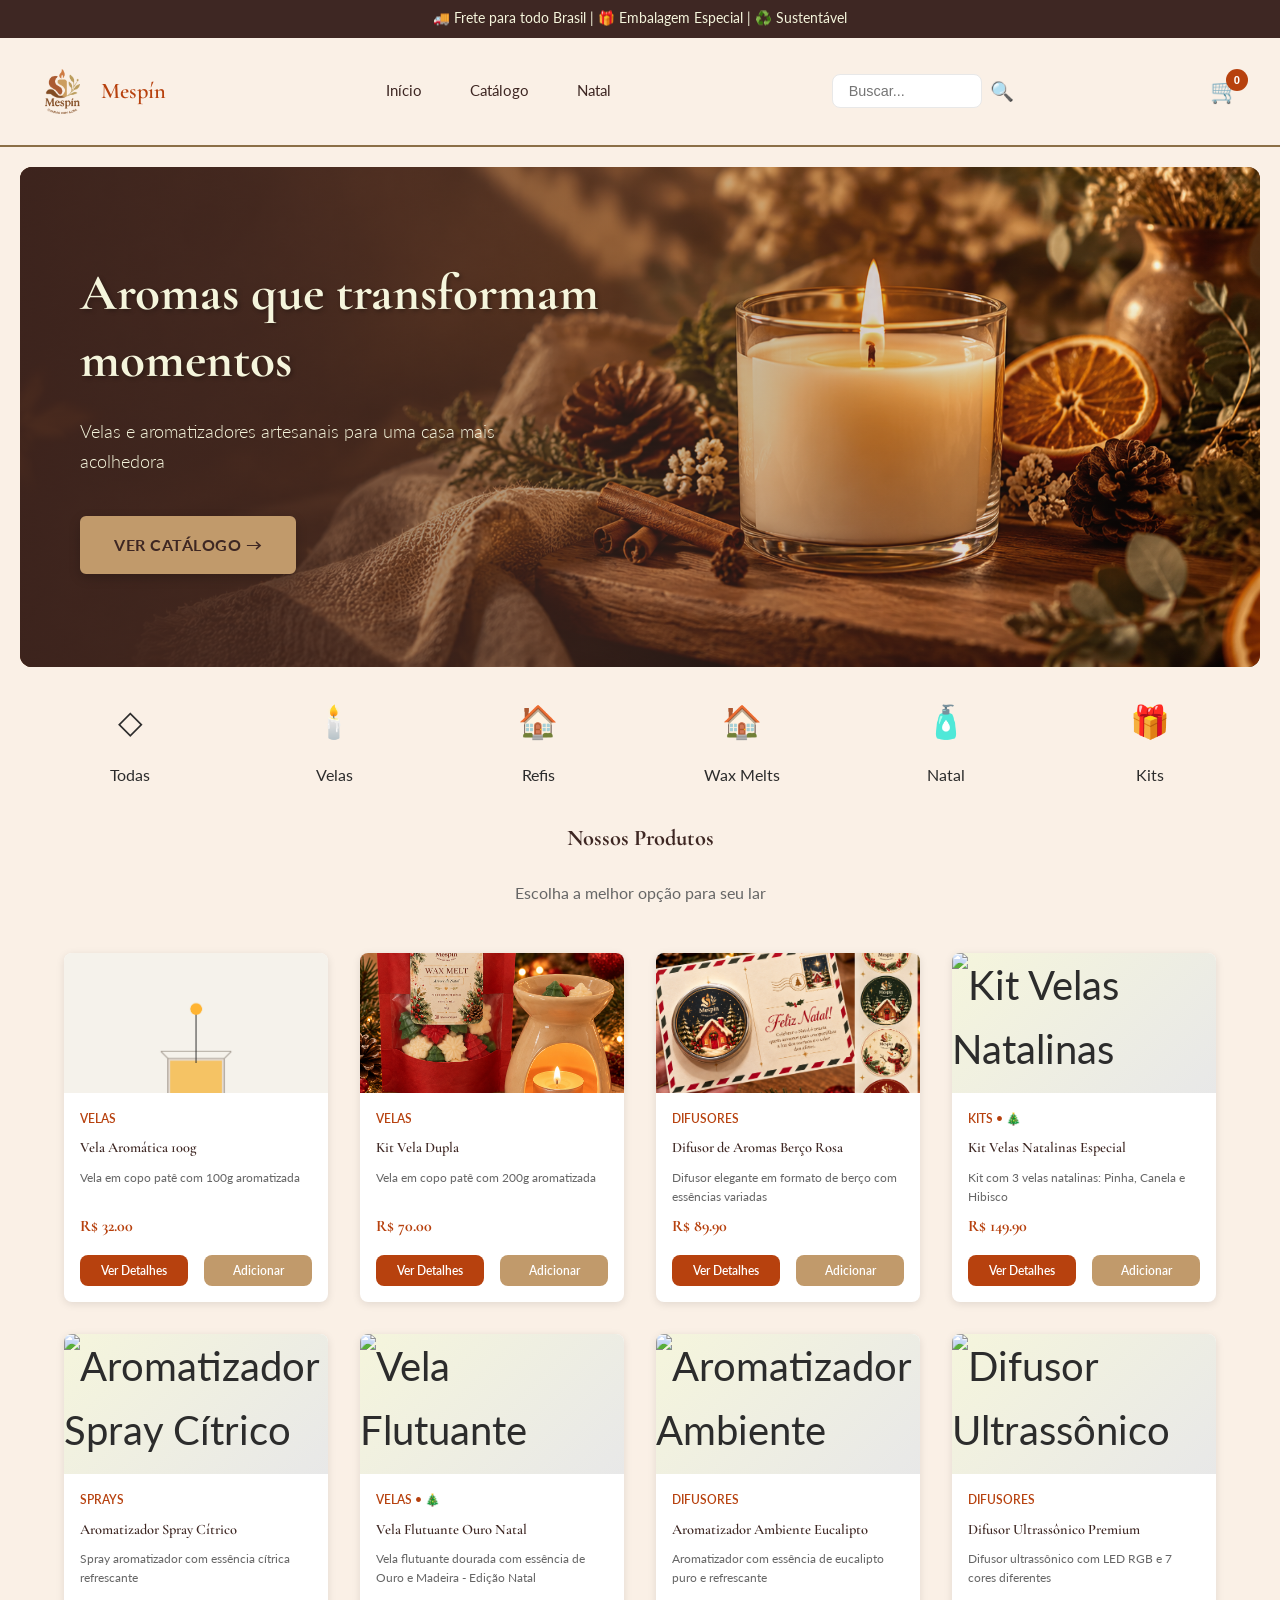
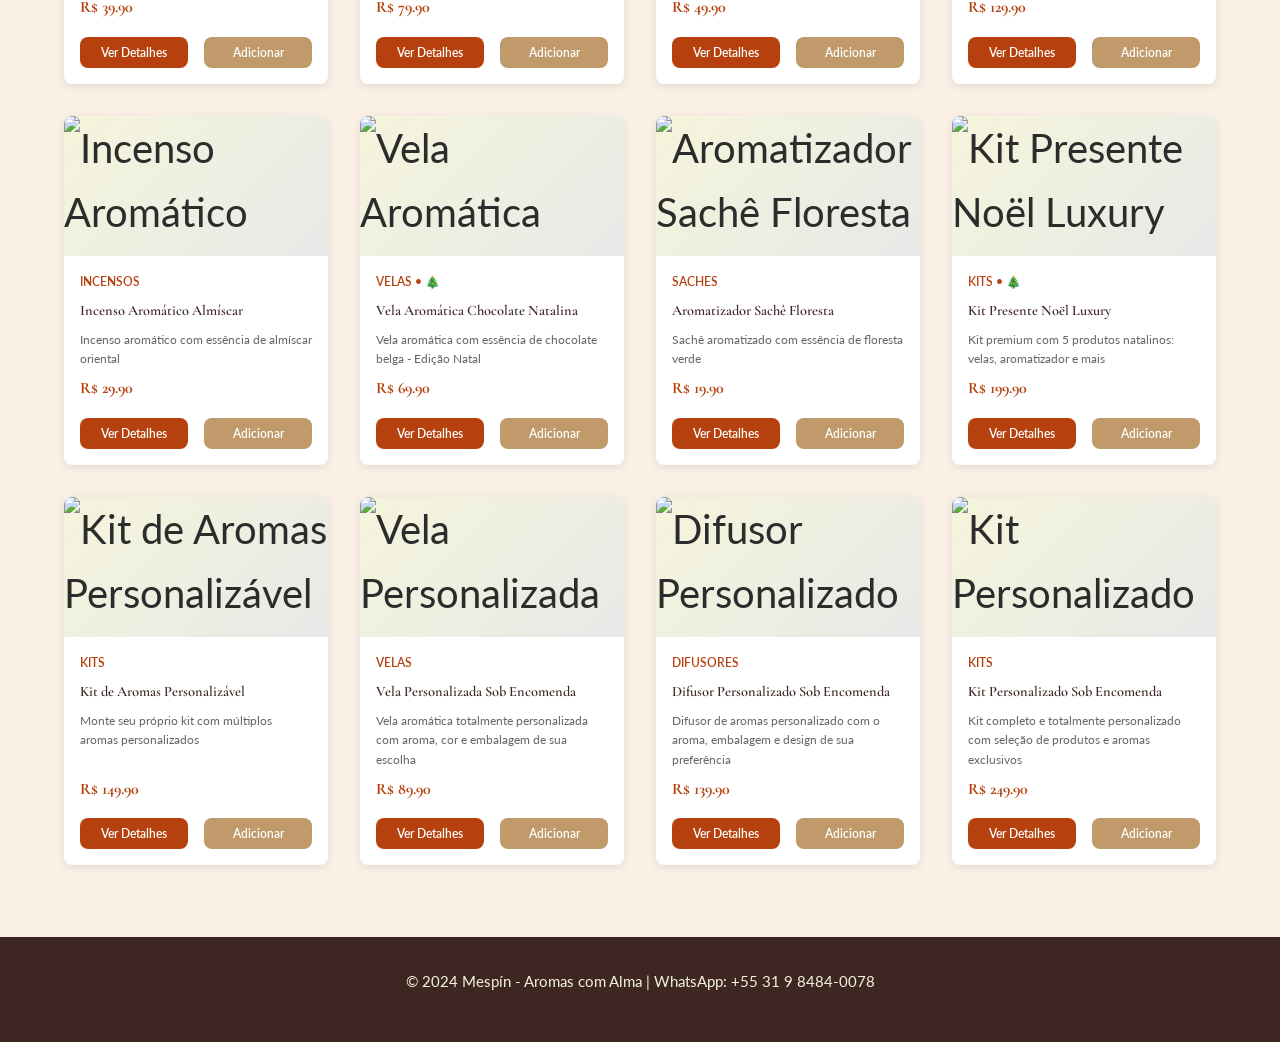
==== public/index.html @ 8dcbc1c1 "Publica site Mespin" ====
<!DOCTYPE html>
<html lang="pt-BR">
<head>
    <meta charset="UTF-8">
    <meta name="viewport" content="width=device-width, initial-scale=1.0">
    <title>Mespín - Aromas e Velas Artesanais</title>
    <link href="https://fonts.googleapis.com/css2?family=Cormorant+Garamond:wght@400;600;700&family=Lato:wght@300;400;500;700&display=swap" rel="stylesheet">
    <link rel="stylesheet" href="style.css">
    <script src="base-url.js"></script>
</head>
<body>
    <!-- TOP BAR -->
    <div class="top-bar">
        <p>🚚 Frete para todo Brasil | 🎁 Embalagem Especial | ♻️ Sustentável</p>
    </div>

    <!-- HEADER -->
    <header>
        <div class="header-wrapper">
            <div class="logo-section">
                <img src="logo-mespin.png" alt="Logo Mespín" class="logo-img">
                <div class="logo-text">Mespín</div>
            </div>

            <nav>
                <a href="#inicio" class="nav-link">Início</a>
                <a href="#catalogo" class="nav-link">Catálogo</a>
                <a href="natal.html" class="nav-link">Natal</a>
            </nav>

            <div class="search-container">
                <input type="text" id="search-input" class="search-box" placeholder="Buscar...">
                <button class="search-btn">🔍</button>
            </div>

            <button class="cart-button" id="cart-btn">
                🛒 <span class="cart-count">0</span>
            </button>
        </div>
    </header>

    <!-- BANNER -->
    <section class="banner-hero" id="inicio">
        <div class="banner-content">
            <h1 class="banner-title">Aromas que transformam momentos</h1>
            <p class="banner-subtitle">Velas e aromatizadores artesanais para uma casa mais acolhedora</p>
            <a href="#catalogo" class="banner-btn">VER CATÁLOGO →</a>
        </div>
    </section>

    <!-- CATEGORIAS -->
    <section class="categories-nav">
        <div class="categories-grid"></div>
    </section>
    <input type="hidden" id="category-filter" value="">

    <!-- CATÁLOGO -->
    <section id="catalogo" class="catalog-section">
        <div class="section-header">
            <h2 class="section-title">Nossos Produtos</h2>
            <p class="section-subtitle">Escolha a melhor opção para seu lar</p>
        </div>
        <div id="produtos-grid" class="produtos-grid"></div>
    </section>

    <!-- FOOTER -->
    <footer>
        <p>&copy; 2024 Mespín - Aromas com Alma | WhatsApp: +55 31 9 8484-0078</p>
    </footer>

    <!-- MODAL OVERLAY -->
    <div class="modal-overlay">
        <!-- MODAL PRODUTO -->
        <div id="modal-produto" class="modal modal-produto-compacto">
            <button class="modal-close">&times;</button>
            
            <!-- LAYOUT EM DUAS COLUNAS -->
            <div class="modal-two-columns">
                <!-- COLUNA ESQUERDA: IMAGEM -->
                <div class="modal-col-imagem">
                    <div id="modal-image" class="modal-image">🎁</div>
                </div>
                
                <!-- COLUNA DIREITA: INFORMAÇÕES E SELEÇÃO -->
                <div class="modal-col-info">
                    <div class="modal-info-scroll">
                        <!-- Categoria -->
                        <div class="modal-category" id="modal-category"></div>
                        
                        <!-- Nome -->
                        <h2 id="modal-name" class="modal-name"></h2>
                        
                        <!-- Descrição -->
                        <p id="modal-desc" class="modal-description"></p>
                        
                        <!-- Preço -->
                        <div class="modal-price">R$ <span id="modal-price">0.00</span></div>

                        <!-- Aromas -->
                        <div id="personalizacao-container" style="display:none;">
                            <div class="modal-section-label">Escolha o Aroma:</div>
                            <div id="aromas-simples-container" class="aromas-container">
                                <div id="aromas-checkboxes"></div>
                            </div>
                        </div>

                        <!-- Kit Aromas -->
                        <div id="aromas-kit-container" style="display:none;">
                            <div class="modal-section-label">Combinação de Aromas:</div>
                            <div id="aromas-kit-checkboxes" class="kit-aromas"></div>
                        </div>

                        <!-- Quantidade -->
                        <div class="qty-section">
                            <div class="modal-section-label">Quantidade:</div>
                            <div class="qty-control">
                                <button id="qty-minus">−</button>
                                <input type="number" id="qty-input" value="1" min="1">
                                <button id="qty-plus">+</button>
                            </div>
                        </div>
                    </div>

                    <!-- Botões (Sticky no fundo) -->
                    <div class="modal-actions modal-actions-compacto">
                        <button id="add-to-cart" class="btn-add btn-add-compacto">
                            Adicionar ao Carrinho
                            <div id="btn-tooltip" class="btn-tooltip" style="display:none;"></div>
                        </button>
                        <button id="modal-close-btn" class="btn-cancel">Cancelar</button>
                    </div>
                </div>
            </div>
        </div>

        <!-- MODAL CARRINHO -->
        <div id="modal-carrinho" class="modal">
        <button class="modal-close">&times;</button>
        <div class="modal-header">
            <h2>🛒 Seu Carrinho</h2>
        </div>
        <div class="modal-body">
            <div id="carrinho-vazio" class="carrinho-vazio" style="display:none;">
                <p>Seu carrinho está vazio</p>
            </div>
            <div id="carrinho-items" class="carrinho-items"></div>
            <div id="carrinho-totais" class="carrinho-totais" style="display:none;">
                <div class="totais-row">
                    <span>Subtotal:</span>
                    <span>R$ <span id="subtotal">0.00</span></span>
                </div>
                <div class="totais-row">
                    <span>Frete:</span>
                    <span>R$ <span id="frete-atual">0.00</span></span>
                </div>
                <div class="totais-row total">
                    <span>Total:</span>
                    <span>R$ <span id="total">0.00</span></span>
                </div>
            </div>

            <!-- Cliente Info -->
            <div id="cliente-form" style="display:none;">
                <h3>Informações de Entrega</h3>
                <input type="text" id="cliente-nome" placeholder="Nome completo" class="form-input">
                <input type="text" id="cliente-cep" placeholder="CEP (00000-000)" class="form-input" maxlength="9">
                <div id="frete-opcoes" style="margin-top: 10px; font-size: 14px; display: none;"></div>
                <div id="opcoes-frete" style="margin-top: 10px; font-size: 14px; display: none;"></div>
            </div>

            <!-- Ações -->
            <div class="modal-actions">
                <button id="finalizar-compra" class="btn-add" style="display:none;">Finalizar Compra</button>
                <button id="limpar-carrinho" class="btn-cancel" style="display:none;">Limpar</button>
            </div>
        </div>
    </div>
    </div><!-- Fecha modal-overlay -->

    <!-- TOAST -->
    <div id="toast" class="toast"></div>

    <!-- SCRIPTS -->
    <script src="config.js"></script>
    <script src="categories.js"></script>
    <script src="products-data.js"></script>
    <script src="app-state.js"></script>
    <script src="aromas.js"></script>
    <script src="persistence.js"></script>
    <script src="dom.js"></script>
    <script src="products.js"></script>
    <script src="utils.js"></script>
    <script src="modal.js"></script>
    <script src="cart.js"></script>
    <script src="checkout.js"></script>
    <script src="main.js"></script>
</body>
</html>
---- public/style.css ----
/* ============================================
   MESPÍN - RESPONSIVE PREMIUM CSS
   ============================================ */

:root {
  --cor-marrom-escuro: #3E2723;
  --cor-marrom-quente: #8B6F47;
  --cor-terra: #B7410E;
  --cor-ouro-suave: #D2B48C;
  --cor-verde-folha: #8F9970;
  --cor-bege-claro: #F5F5DC;
  --cor-bege-intenso: #FAF0E6;
  --cor-cinza-medio: #E8E8E8;
  --cor-cinza-escuro: #666;
  --cor-texto: #2C2C2C;
  
  /* Paleta Natal Exclusiva */
  --natal-creme-porcelana: #F8F3EA;
  --natal-chocolate: #3E2723;
  --natal-verde-pinheiro: #234536;
  --natal-vinho-bordo: #792D36;
  --natal-dourado-champanhe: #D5B77A;
  
  --font-titulo: 'Cormorant Garamond', Georgia, serif;
  --font-corpo: 'Lato', -apple-system, BlinkMacSystemFont, 'Segoe UI', sans-serif;
  
  --sp-xs: 0.5rem;
  --sp-sm: 1rem;
  --sp-md: 1.5rem;
  --sp-lg: 2rem;
  --sp-xl: 3rem;
  
  --borda-raio: 8px;
  --transicao: all 0.3s ease;
}

* {
  margin: 0;
  padding: 0;
  box-sizing: border-box;
}

html {
  scroll-behavior: smooth;
}

body {
  font-family: var(--font-corpo);
  color: var(--cor-texto);
  background-color: var(--cor-bege-intenso);
  line-height: 1.6;
}

/* ============================================
   CONTAINER E LAYOUTS BÁSICOS
   ============================================ */

.container {
  width: 100%;
  max-width: 1200px;
  margin: 0 auto;
  padding: 0 var(--sp-lg);
}

main {
  width: 100%;
}

/* ============================================
   TOP BAR
   ============================================ */

.top-bar {
  background-color: var(--cor-marrom-escuro);
  color: var(--cor-bege-claro);
  padding: var(--sp-xs) var(--sp-lg);
  font-size: 0.85rem;
  text-align: center;
}

.top-bar a {
  color: var(--cor-bege-claro);
  text-decoration: none;
  transition: var(--transicao);
}

.top-bar a:hover {
  color: var(--cor-ouro-suave);
}

/* ============================================
   HEADER
   ============================================ */

header {
  background-color: var(--cor-bege-intenso);
  border-bottom: 2px solid var(--cor-marrom-quente);
  padding: var(--sp-md) var(--sp-lg);
}

.header-wrapper {
  max-width: 1200px;
  margin: 0 auto;
  display: flex;
  justify-content: space-between;
  align-items: center;
  gap: var(--sp-lg);
  flex-wrap: wrap;
}

.logo-section {
  display: flex;
  align-items: center;
  gap: var(--sp-sm);
  flex-shrink: 0;
}

.logo-img {
  width: 45px;
  height: 45px;
  object-fit: contain;
}

.logo-text {
  font-family: var(--font-titulo);
  font-size: 1.4rem;
  font-weight: 600;
  color: var(--cor-terra);
}

nav {
  display: flex;
  gap: 0;
  list-style: none;
}

.nav-link {
  font-family: var(--font-corpo);
  font-size: 0.95rem;
  color: var(--cor-marrom-escuro);
  text-decoration: none;
  padding: var(--sp-sm) var(--sp-md);
  border-bottom: 3px solid transparent;
  transition: var(--transicao);
  cursor: pointer;
}

.nav-link:hover {
  border-bottom-color: var(--cor-terra);
  color: var(--cor-terra);
}

.header-actions {
  display: flex;
  gap: var(--sp-lg);
  align-items: center;
}

.search-container {
  display: flex;
  gap: var(--sp-xs);
}

.search-box {
  padding: var(--sp-xs) var(--sp-sm);
  border: 1px solid var(--cor-cinza-medio);
  border-radius: var(--borda-raio);
  background-color: white;
  font-size: 0.9rem;
  width: 150px;
  transition: var(--transicao);
}

.search-box:focus {
  outline: none;
  border-color: var(--cor-terra);
  box-shadow: 0 0 6px rgba(183, 65, 14, 0.2);
}

.search-btn {
  background: none;
  border: none;
  cursor: pointer;
  font-size: 1.2rem;
  color: var(--cor-terra);
}

.cart-button {
  position: relative;
  background: none;
  border: none;
  cursor: pointer;
  font-size: 1.5rem;
  color: var(--cor-terra);
  transition: var(--transicao);
  padding: 0;
}

.cart-button:hover {
  color: var(--cor-ouro-suave);
  transform: scale(1.1);
}

.cart-count {
  position: absolute;
  top: -8px;
  right: -8px;
  background-color: var(--cor-terra);
  color: white;
  border-radius: 50%;
  width: 22px;
  height: 22px;
  display: flex;
  align-items: center;
  justify-content: center;
  font-size: 0.7rem;
  font-weight: bold;
}

/* ============================================
   BANNER HERO - MESPÍN PREMIUM
   ============================================ */

.banner-hero {
  background: linear-gradient(135deg, #3E2723 0%, #5D4037 100%);
  background-image: url('banner-mespin.png');
  background-size: cover;
  background-position: right center;
  background-repeat: no-repeat;
  background-attachment: fixed;
  color: var(--cor-bege-claro);
  padding: 80px 60px;
  position: relative;
  overflow: hidden;
  min-height: 500px;
  display: flex;
  align-items: center;
  justify-content: flex-start;
  text-align: left;
  border-radius: 12px;
  margin: 20px;
}

/* Camada de fundo com zoom animado */
.banner-hero::before {
  content: '';
  position: absolute;
  top: 0;
  left: 0;
  width: 100%;
  height: 100%;
  background-image: url('banner-mespin.png');
  background-size: cover;
  background-position: right center;
  background-repeat: no-repeat;
  animation: gentleZoom 18s ease-in-out infinite;
  z-index: 1;
}

/* Gradiente suave de sobreposição para melhorar legibilidade */
.banner-hero::after {
  content: '';
  position: absolute;
  top: 0;
  left: 0;
  width: 100%;
  height: 100%;
  background: linear-gradient(
    to right,
    rgba(62, 39, 35, 0.7) 0%,
    rgba(93, 64, 55, 0.4) 50%,
    transparent 100%
  );
  z-index: 2;
}

/* Animação de zoom lento e suave */
@keyframes gentleZoom {
  0%, 100% {
    transform: scale(1.02);
  }
  50% {
    transform: scale(1.06);
  }
}

.banner-content {
  position: relative;
  z-index: 3;
  max-width: 600px;
  animation: fadeInUp 800ms ease-out forwards;
}

.banner-title {
  font-family: var(--font-titulo);
  font-size: 3.2rem;
  font-weight: 700;
  margin-bottom: 1.5rem;
  line-height: 1.3;
  color: var(--cor-bege-claro);
  text-shadow: 2px 2px 4px rgba(0, 0, 0, 0.3);
  animation: fadeInUp 800ms ease-out 100ms forwards;
  opacity: 0;
}

.banner-subtitle {
  font-size: 1.15rem;
  margin-bottom: 2.5rem;
  font-weight: 300;
  line-height: 1.6;
  color: var(--cor-bege-claro);
  opacity: 0.95;
  animation: fadeInUp 800ms ease-out 200ms forwards;
  opacity: 0;
  max-width: 450px;
}

.banner-btn {
  display: inline-block;
  background-color: #C19A6B;
  color: #3E2723;
  padding: 14px 32px;
  text-decoration: none;
  border-radius: 6px;
  font-weight: 700;
  transition: all 250ms ease-out;
  border: 2px solid #C19A6B;
  cursor: pointer;
  font-family: var(--font-corpo);
  font-size: 1rem;
  letter-spacing: 0.5px;
  box-shadow: 0 4px 12px rgba(0, 0, 0, 0.2);
  animation: fadeInUp 800ms ease-out 300ms forwards;
  opacity: 0;
}

.banner-btn:hover {
  background-color: #D4B896;
  border-color: #D4B896;
  transform: translateY(-3px);
  box-shadow: 0 6px 16px rgba(0, 0, 0, 0.3);
}

.banner-btn:active {
  transform: translateY(-1px);
}

/* Animação de entrada fade-in + slide up */
@keyframes fadeInUp {
  from {
    opacity: 0;
    transform: translateY(15px);
  }
  to {
    opacity: 1;
    transform: translateY(0);
  }
}

/* Respeitar preferência de movimento reduzido */
@media (prefers-reduced-motion: reduce) {
  .banner-hero::before {
    animation: none;
  }
  
  .banner-content,
  .banner-title,
  .banner-subtitle,
  .banner-btn {
    animation: none;
    opacity: 1;
    transform: none;
  }
}

}

/* ============================================
   CATEGORIAS
   ============================================ */

.categories-nav {
  background-color: var(--cor-bege-claro);
  padding: var(--sp-lg);
  border-bottom: 1px solid var(--cor-cinza-medio);
}

.categories-grid {
  display: grid;
  grid-template-columns: repeat(auto-fit, minmax(120px, 1fr));
  gap: var(--sp-md);
  max-width: 1200px;
  margin: 0 auto;
  justify-items: center;
}

.category-item {
  display: flex;
  flex-direction: column;
  align-items: center;
  gap: var(--sp-sm);
  cursor: pointer;
  transition: var(--transicao);
  padding: var(--sp-sm);
  border-radius: var(--borda-raio);
}

.category-item:hover {
  transform: translateY(-4px);
  background-color: var(--cor-cinza-medio);
}

.category-circle {
  width: 70px;
  height: 70px;
  background: linear-gradient(135deg, var(--cor-ouro-suave), #C19A6B);
  border-radius: 50%;
  display: flex;
  align-items: center;
  justify-content: center;
  box-shadow: 0 2px 8px rgba(0, 0, 0, 0.1);
  transition: var(--transicao);
}

.category-item:hover .category-circle {
  box-shadow: 0 4px 12px rgba(0, 0, 0, 0.15);
}

.category-icon {
  font-size: 2rem;
}

.category-label {
  font-size: 0.9rem;
  font-weight: 600;
  color: var(--cor-marrom-escuro);
  text-align: center;
}

/* ============================================
   CATÁLOGO
   ============================================ */

.catalog-section {
  max-width: 1200px;
  margin: 0 auto;
  padding: var(--sp-xl) var(--sp-lg);
}

.section-header {
  text-align: center;
  margin-bottom: var(--sp-xl);
}

.section-title {
  font-family: var(--font-titulo);
  font-size: 2.2rem;
  color: var(--cor-marrom-escuro);
  margin-bottom: var(--sp-md);
}

.section-subtitle {
  color: var(--cor-cinza-escuro);
  font-size: 1rem;
}

.produtos-grid {
  display: grid;
  grid-template-columns: repeat(auto-fill, minmax(250px, 1fr));
  gap: var(--sp-lg);
}

.product-card {
  background: white;
  border-radius: var(--borda-raio);
  overflow: hidden;
  box-shadow: 0 2px 8px rgba(0, 0, 0, 0.1);
  transition: var(--transicao);
  cursor: pointer;
  display: flex;
  flex-direction: column;
}

.product-card:hover {
  transform: translateY(-8px);
  box-shadow: 0 4px 16px rgba(0, 0, 0, 0.15);
}

.product-image {
  width: 100%;
  height: 220px;
  background: linear-gradient(135deg, var(--cor-bege-claro), var(--cor-cinza-medio));
  display: flex;
  align-items: center;
  justify-content: center;
  font-size: 4rem;
  overflow: hidden;
}

.product-image img {
  width: 100%;
  height: 100%;
  object-fit: cover;
}

.product-info {
  padding: var(--sp-md);
  display: flex;
  flex-direction: column;
  flex-grow: 1;
}

.product-category {
  font-size: 0.75rem;
  color: var(--cor-terra);
  text-transform: uppercase;
  font-weight: 600;
  margin-bottom: var(--sp-xs);
}

.product-name {
  font-family: var(--font-titulo);
  font-size: 1.2rem;
  color: var(--cor-marrom-escuro);
  margin-bottom: var(--sp-xs);
  font-weight: 600;
}

.product-description {
  font-size: 0.85rem;
  color: var(--cor-cinza-escuro);
  margin-bottom: var(--sp-sm);
  flex-grow: 1;
}

.product-price {
  font-family: var(--font-titulo);
  font-size: 1.4rem;
  color: var(--cor-terra);
  font-weight: 700;
  margin-bottom: var(--sp-md);
}

.product-actions {
  display: flex;
  gap: var(--sp-sm);
}

.btn-modal,
.btn-add-cart {
  flex: 1;
  border: none;
  padding: var(--sp-sm);
  border-radius: var(--borda-raio);
  cursor: pointer;
  font-weight: 600;
  transition: var(--transicao);
  font-family: var(--font-corpo);
  font-size: 0.9rem;
}

.btn-modal {
  background-color: var(--cor-terra);
  color: white;
}

.btn-modal:hover {
  background-color: #A0522D;
}

.btn-add-cart {
  background-color: #C19A6B;
  color: white;
}

.btn-add-cart:hover {
  background-color: var(--cor-ouro-suave);
}

/* ============================================
   MODAIS
   ============================================ */

.modal-overlay {
  display: flex;
  position: fixed;
  top: 0;
  left: 0;
  width: 100%;
  height: 100%;
  background-color: rgba(0, 0, 0, 0);
  z-index: 1000;
  align-items: center;
  justify-content: center;
  opacity: 0;
  pointer-events: none;
  transition: all 0.3s ease;
}

.modal-overlay.active {
  background-color: rgba(0, 0, 0, 0.5);
  opacity: 1;
  pointer-events: auto;
}

@keyframes fadeIn {
  from { opacity: 0; }
  to { opacity: 1; }
}

.modal {
  background: white;
  border-radius: var(--borda-raio);
  box-shadow: 0 4px 16px rgba(0, 0, 0, 0.2);
  max-width: 90%;
  width: 600px;
  max-height: 85vh;
  overflow-y: auto;
  animation: slideUp 0.3s ease;
  position: relative;
  display: none;
}

.modal.active {
  display: block;
}

.modal-header {
  padding: var(--sp-lg);
  border-bottom: 1px solid var(--cor-cinza-medio);
  text-align: center;
}

.modal-image {
  width: 100%;
  height: 250px;
  background: linear-gradient(135deg, var(--cor-bege-claro), var(--cor-cinza-medio));
  display: flex;
  align-items: center;
  justify-content: center;
  font-size: 5rem;
  overflow: hidden;
  border-radius: var(--borda-raio) var(--borda-raio) 0 0;
}

.modal-image img {
  width: 100%;
  height: 100%;
  object-fit: cover;
}

.modal-body {
  padding: var(--sp-lg);
}

.modal-category {
  font-size: 0.75rem;
  color: var(--cor-terra);
  text-transform: uppercase;
  font-weight: 600;
  margin-bottom: var(--sp-xs);
}

.modal-name {
  font-family: var(--font-titulo);
  font-size: 1.8rem;
  color: var(--cor-marrom-escuro);
  margin-bottom: var(--sp-sm);
  font-weight: 600;
}

.modal-description {
  font-size: 0.95rem;
  color: var(--cor-cinza-escuro);
  margin-bottom: var(--sp-md);
  line-height: 1.6;
}

.modal-price {
  font-family: var(--font-titulo);
  font-size: 1.6rem;
  color: var(--cor-terra);
  font-weight: 700;
  margin-bottom: var(--sp-lg);
}

/* Aromas */
.aromas-container,
.kit-aromas {
  margin: var(--sp-md) 0;
  padding: var(--sp-md);
  background-color: var(--cor-bege-claro);
  border-radius: var(--borda-raio);
}

.aroma-checkbox-label {
  display: flex;
  align-items: center;
  gap: var(--sp-sm);
  margin-bottom: var(--sp-sm);
  cursor: pointer;
}

.aroma-checkbox-label input {
  cursor: pointer;
}

.kit-aroma-quantidade {
  display: flex;
  align-items: center;
  justify-content: space-between;
  gap: var(--sp-md);
  margin-bottom: var(--sp-md);
  padding: var(--sp-sm);
  background: white;
  border-radius: var(--borda-raio);
  border: 1px solid var(--cor-cinza-medio);
}

.kit-aroma-label {
  flex: 1;
  font-weight: 600;
  color: var(--cor-marrom-escuro);
}

.kit-spinner {
  display: flex;
  align-items: center;
  gap: var(--sp-sm);
}

.spinner-btn {
  width: 30px;
  height: 30px;
  border: 1px solid var(--cor-cinza-medio);
  background: var(--cor-bege-claro);
  border-radius: 4px;
  cursor: pointer;
  font-weight: bold;
  color: var(--cor-marrom-escuro);
  transition: var(--transicao);
}

.spinner-btn:hover {
  background-color: var(--cor-ouro-suave);
  border-color: var(--cor-marrom-quente);
}

.spinner-input {
  width: 50px;
  padding: var(--sp-xs);
  text-align: center;
  border: 1px solid var(--cor-cinza-medio);
  border-radius: 4px;
  font-weight: 600;
}

/* Quantidade */
.qty-section {
  margin: var(--sp-lg) 0;
}

.qty-section label {
  display: block;
  margin-bottom: var(--sp-sm);
  font-weight: 600;
  color: var(--cor-marrom-escuro);
}

.qty-control {
  display: flex;
  align-items: center;
  gap: var(--sp-sm);
}

.qty-control button {
  width: 40px;
  height: 40px;
  border: 1px solid var(--cor-cinza-medio);
  background: var(--cor-bege-claro);
  border-radius: 4px;
  cursor: pointer;
  font-size: 1.2rem;
  font-weight: bold;
  color: var(--cor-marrom-escuro);
  transition: var(--transicao);
}

.qty-control button:hover {
  background-color: var(--cor-ouro-suave);
  border-color: var(--cor-marrom-quente);
}

#qty-input {
  width: 60px;
  padding: var(--sp-xs) var(--sp-sm);
  text-align: center;
  border: 1px solid var(--cor-cinza-medio);
  border-radius: 4px;
  font-weight: 600;
  font-size: 1rem;
}

/* Modal Actions */
.modal-actions {
  display: flex;
  gap: var(--sp-md);
  margin-top: var(--sp-lg);
}

.btn-add,
.btn-cancel {
  flex: 1;
  padding: var(--sp-md);
  border: none;
  border-radius: var(--borda-raio);
  cursor: pointer;
  font-weight: 600;
  font-size: 1rem;
  transition: var(--transicao);
  font-family: var(--font-corpo);
}

.btn-add {
  background-color: var(--cor-terra);
  color: white;
}

.btn-add:hover {
  background-color: #A0522D;
  transform: translateY(-2px);
}

.btn-cancel {
  background-color: var(--cor-cinza-medio);
  color: var(--cor-marrom-escuro);
}

.btn-cancel:hover {
  background-color: #DCDCDC;
}

/* Button Wrapper e Tooltip */
.btn-wrapper {
  position: relative;
  flex: 1;
  display: flex;
  flex-direction: column;
  align-items: center;
}

.btn-wrapper button {
  width: 100%;
}

.btn-tooltip {
  position: absolute;
  top: -50px;
  left: 50%;
  transform: translateX(-50%);
  background-color: var(--cor-marrom-escuro);
  color: white;
  padding: 8px 12px;
  border-radius: 4px;
  font-size: 0.85rem;
  white-space: nowrap;
  font-weight: 500;
  pointer-events: none;
  z-index: 1000;
  box-shadow: 0 2px 8px rgba(0, 0, 0, 0.2);
  animation: fadeIn 0.2s ease-in-out;
}

.btn-tooltip::after {
  content: '';
  position: absolute;
  bottom: -5px;
  left: 50%;
  transform: translateX(-50%);
  width: 0;
  height: 0;
  border-left: 5px solid transparent;
  border-right: 5px solid transparent;
  border-top: 5px solid var(--cor-marrom-escuro);
}

@keyframes fadeIn {
  from {
    opacity: 0;
    transform: translateX(-50%) translateY(5px);
  }
  to {
    opacity: 1;
    transform: translateX(-50%) translateY(0);
  }
}

/* Button disabled state */
#add-to-cart:disabled {
  opacity: 0.6;
  cursor: not-allowed;
  background-color: #9C7B5C;
}

#add-to-cart:disabled:hover {
  background-color: #9C7B5C;
  transform: none;
}

/* ============================================
   MODAL PRODUTO - LAYOUT COMPACTO (2 COLUNAS)
   ============================================ */

.modal-produto-compacto {
  width: 90vw;
  max-width: 900px;
  max-height: calc(100dvh - 32px);
  height: calc(100dvh - 32px);
  overflow: hidden;
  display: flex;
  flex-direction: column;
}

.modal-two-columns {
  display: grid;
  grid-template-columns: 1fr 1fr;
  gap: 0;
  width: 100%;
  height: 100%;
  box-sizing: border-box;
  overflow: hidden;
}

/* Coluna Esquerda - Imagem */
.modal-col-imagem {
  display: flex;
  align-items: center;
  justify-content: center;
  background: linear-gradient(135deg, var(--cor-bege-claro), #F0E5D8);
  padding: var(--sp-sm);
  overflow: hidden;
  min-height: 0;
  flex: 0 0 40%;
  aspect-ratio: auto;
}

.modal-col-imagem .modal-image {
  width: 100%;
  height: 100%;
  max-width: 100%;
  max-height: 100%;
  background: transparent;
  border-radius: 0;
  font-size: 4rem;
  display: flex;
  align-items: center;
  justify-content: center;
}

.modal-col-imagem .modal-image img {
  width: 100%;
  height: 100%;
  object-fit: contain;
  border-radius: 0;
  max-width: 100%;
  max-height: 100%;
}

/* Coluna Direita - Informações e Controles */
.modal-col-info {
  display: flex;
  flex-direction: column;
  padding: var(--sp-sm);
  overflow: hidden;
  box-sizing: border-box;
  min-height: 0;
  flex: 1;
}

.modal-info-scroll {
  flex: 1;
  overflow-y: auto;
  overflow-x: hidden;
  padding-right: 6px;
  box-sizing: border-box;
}

.modal-info-scroll::-webkit-scrollbar {
  width: 6px;
}

.modal-info-scroll::-webkit-scrollbar-track {
  background: transparent;
}

.modal-info-scroll::-webkit-scrollbar-thumb {
  background: var(--cor-cinza-medio);
  border-radius: 3px;
}

.modal-info-scroll::-webkit-scrollbar-thumb:hover {
  background: var(--cor-cinza-escuro);
}

.modal-category {
  font-size: 0.7rem;
  color: var(--cor-terra);
  text-transform: uppercase;
  font-weight: 600;
  margin-bottom: 2px;
  letter-spacing: 0.5px;
}

.modal-name {
  font-family: var(--font-titulo);
  font-size: 1.3rem;
  color: var(--cor-marrom-escuro);
  margin-bottom: 4px;
  font-weight: 600;
  line-height: 1.2;
}

.modal-description {
  font-size: 0.85rem;
  color: var(--cor-cinza-escuro);
  margin-bottom: 8px;
  line-height: 1.4;
}

.modal-price {
  font-family: var(--font-titulo);
  font-size: 1.2rem;
  color: var(--cor-terra);
  font-weight: 700;
  margin-bottom: 12px;
}

.modal-section-label {
  display: block;
  font-weight: 600;
  color: var(--cor-marrom-escuro);
  margin-bottom: 6px;
  font-size: 0.85rem;
}

/* Aromas compacto */
#personalizacao-container,
#aromas-kit-container {
  margin-bottom: 10px;
}

.aromas-container {
  background-color: var(--cor-bege-claro);
  border-radius: var(--borda-raio);
  padding: 6px;
  margin: 0;
}

.aroma-quantidade-item {
  display: grid;
  grid-template-columns: 1fr 1fr;
  gap: 6px;
  align-items: center;
  margin-bottom: 4px;
  padding: 6px;
  background: white;
  border-radius: 3px;
  border: 1px solid var(--cor-cinza-medio);
}

.aroma-quantidade-item:last-child {
  margin-bottom: 0;
}

.aroma-label {
  font-size: 0.8rem;
  color: var(--cor-marrom-escuro);
  font-weight: 500;
  cursor: pointer;
}

.aroma-spinner {
  display: flex;
  align-items: center;
  gap: 3px;
}

.spinner-btn {
  width: 24px;
  height: 24px;
  border: 1px solid var(--cor-cinza-medio);
  background: var(--cor-bege-claro);
  border-radius: 3px;
  cursor: pointer;
  font-weight: bold;
  color: var(--cor-marrom-escuro);
  transition: var(--transicao);
  font-size: 0.75rem;
  padding: 0;
  flex-shrink: 0;
}

.spinner-btn:hover {
  background-color: var(--cor-ouro-suave);
  border-color: var(--cor-marrom-quente);
}

.spinner-input {
  width: 40px;
  padding: 3px 2px;
  text-align: center;
  border: 1px solid var(--cor-cinza-medio);
  border-radius: 3px;
  font-weight: 600;
  font-size: 0.75rem;
  flex-shrink: 0;
}

/* Quantidade compacto */
.qty-section {
  margin-bottom: 10px;
}

.qty-control {
  display: flex;
  align-items: center;
  gap: 4px;
}

.qty-control button {
  width: 28px;
  height: 28px;
  border: 1px solid var(--cor-cinza-medio);
  background: var(--cor-bege-claro);
  border-radius: 3px;
  cursor: pointer;
  font-size: 0.9rem;
  font-weight: bold;
  color: var(--cor-marrom-escuro);
  transition: var(--transicao);
  padding: 0;
  flex-shrink: 0;
}

.qty-control button:hover {
  background-color: var(--cor-ouro-suave);
  border-color: var(--cor-marrom-quente);
}

#qty-input {
  width: 45px;
  padding: 4px 2px;
  text-align: center;
  border: 1px solid var(--cor-cinza-medio);
  border-radius: 3px;
  font-weight: 600;
  font-size: 0.75rem;
  flex-shrink: 0;
}

/* Botões sticky no fundo */
.modal-actions-compacto {
  display: flex;
  flex-direction: column;
  gap: 8px;
  padding-top: 8px;
  border-top: 1px solid var(--cor-cinza-medio);
  flex-shrink: 0;
  position: sticky;
  bottom: 0;
  background: white;
  z-index: 100;
}

.btn-add-compacto {
  width: 100% !important;
  padding: 12px !important;
  flex: none !important;
  font-size: 0.95rem !important;
}

/* Responsividade - Mobile */
@media (max-width: 768px) {
  .modal-produto-compacto {
    width: 95vw;
    max-width: 100%;
    max-height: calc(100dvh - 16px);
  }
  
  .modal-two-columns {
    grid-template-columns: 1fr;
  }
  
  .modal-col-imagem {
    min-height: 250px;
    max-height: 300px;
    padding: var(--sp-sm);
  }
  
  .modal-col-imagem .modal-image {
    max-height: 280px;
    font-size: 3rem;
  }
  
  .modal-col-info {
    padding: var(--sp-sm);
  }
  
  .modal-name {
    font-size: 1.3rem;
  }
  
  .modal-price {
    font-size: 1.2rem;
  }
  
  .aroma-quantidade-item {
    grid-template-columns: 1fr;
    gap: var(--sp-xs);
  }
  
  .aroma-spinner {
    width: 100%;
  }
  
  .spinner-input {
    flex: 1;
  }
}

@media (max-width: 480px) {
  .modal-produto-compacto {
    width: 100%;
    border-radius: 0;
    max-height: 100dvh;
  }
  
  .modal-col-imagem {
    min-height: 200px;
    max-height: 220px;
  }
  
  .modal-col-imagem .modal-image {
    max-height: 200px;
    font-size: 2.5rem;
  }
  
  .modal-col-info {
    padding: var(--sp-sm);
  }
  
  .modal-name {
    font-size: 1.1rem;
  }
  
  .modal-price {
    font-size: 1rem;
  }
  
  .modal-description {
    font-size: 0.85rem;
  }
}

/* Carrinho */
.carrinho-vazio {
  text-align: center;
  padding: var(--sp-xl);
  font-size: 1.1rem;
  color: var(--cor-cinza-escuro);
}

.carrinho-items {
  display: flex;
  flex-direction: column;
  gap: var(--sp-md);
  margin-bottom: var(--sp-lg);
}

.carrinho-item {
  display: flex;
  align-items: center;
  gap: var(--sp-md);
  padding: var(--sp-md);
  background: var(--cor-bege-claro);
  border-radius: var(--borda-raio);
  border: 1px solid var(--cor-cinza-medio);
}

.item-remover {
  background: none;
  border: none;
  font-size: 1.5rem;
  cursor: pointer;
  color: var(--cor-terra);
  transition: var(--transicao);
  padding: 0;
}

.item-remover:hover {
  transform: scale(1.2);
}

.carrinho-totais {
  background: var(--cor-bege-claro);
  padding: var(--sp-lg);
  border-radius: var(--borda-raio);
  border: 1px solid var(--cor-cinza-medio);
  margin-bottom: var(--sp-lg);
}

.totais-row {
  display: flex;
  justify-content: space-between;
  margin-bottom: var(--sp-md);
  font-size: 1rem;
}

.totais-row.total {
  font-size: 1.3rem;
  font-weight: bold;
  color: var(--cor-terra);
  border-top: 2px solid var(--cor-cinza-medio);
  padding-top: var(--sp-md);
  margin-top: var(--sp-md);
}

/* Formulário de Cliente */
#cliente-form {
  background: var(--cor-bege-claro);
  padding: var(--sp-lg);
  border-radius: var(--borda-raio);
  margin-bottom: var(--sp-lg);
}

#cliente-form h3 {
  color: var(--cor-marrom-escuro);
  margin-bottom: var(--sp-md);
  font-family: var(--font-titulo);
}

.form-input {
  width: 100%;
  padding: var(--sp-md);
  margin-bottom: var(--sp-md);
  border: 1px solid var(--cor-cinza-medio);
  border-radius: var(--borda-raio);
  font-size: 1rem;
  font-family: var(--font-corpo);
  color: var(--cor-texto);
}

.form-input:focus {
  outline: none;
  border-color: var(--cor-marrom-quente);
  box-shadow: 0 0 0 3px rgba(139, 111, 71, 0.1);
}

.modal-close {
  position: absolute;
  top: var(--sp-sm);
  right: var(--sp-sm);
  background: none;
  border: none;
  font-size: 1.8rem;
  cursor: pointer;
  color: var(--cor-cinza-escuro);
  padding: 0;
  width: 40px;
  height: 40px;
  display: flex;
  align-items: center;
  justify-content: center;
  border-radius: 50%;
  transition: var(--transicao);
  z-index: 10;
}

.modal-close:hover {
  background-color: var(--cor-cinza-medio);
  color: var(--cor-marrom-escuro);
}

/* ============================================
   RODAPÉ
   ============================================ */

footer {
  background-color: var(--cor-marrom-escuro);
  color: var(--cor-bege-claro);
  padding: var(--sp-xl) var(--sp-lg);
  text-align: center;
  margin-top: var(--sp-xl);
}

footer p {
  margin-bottom: var(--sp-sm);
  font-size: 0.95rem;
}

/* ============================================
   RESPONSIVIDADE
   ============================================ */

@media (max-width: 1024px) {
  .header-wrapper {
    gap: var(--sp-md);
  }
  
  nav {
    gap: var(--sp-sm);
  }
  
  .nav-link {
    padding: var(--sp-sm);
    font-size: 0.85rem;
  }
  
  .produtos-grid {
    grid-template-columns: repeat(auto-fill, minmax(200px, 1fr));
    gap: var(--sp-md);
  }
  
  .banner-title {
    font-size: 2.2rem;
  }
}

@media (max-width: 768px) {
  .container,
  .header-wrapper {
    padding-left: var(--sp-md);
    padding-right: var(--sp-md);
  }
  
  header {
    padding: var(--sp-md);
  }
  
  .header-wrapper {
    flex-wrap: wrap;
    justify-content: space-between;
  }
  
  nav {
    flex-wrap: wrap;
    justify-content: center;
    width: 100%;
    gap: var(--sp-sm);
  }
  
  .nav-link {
    padding: var(--sp-xs) var(--sp-sm);
    font-size: 0.8rem;
  }
  
  .header-actions {
    gap: var(--sp-md);
    width: 100%;
    justify-content: center;
  }
  
  .search-box {
    width: 120px;
    font-size: 0.85rem;
  }
  
  .banner-hero {
    padding: var(--sp-lg);
    min-height: 200px;
  }
  
  .banner-title {
    font-size: 1.8rem;
    margin-bottom: var(--sp-md);
  }
  
  .banner-subtitle {
    font-size: 1rem;
  }
  
  .categories-grid {
    grid-template-columns: repeat(auto-fit, minmax(100px, 1fr));
    gap: var(--sp-md);
  }
  
  .category-circle {
    width: 60px;
    height: 60px;
  }
  
  .category-icon {
    font-size: 1.8rem;
  }
  
  .category-label {
    font-size: 0.8rem;
  }
  
  .produtos-grid {
    grid-template-columns: repeat(auto-fill, minmax(150px, 1fr));
    gap: var(--sp-md);
  }
  
  .product-image {
    height: 180px;
    font-size: 3rem;
  }
  
  .product-name {
    font-size: 1rem;
  }
  
  .product-price {
    font-size: 1.2rem;
  }
  
  .section-title {
    font-size: 1.8rem;
  }
  
  .catalog-section {
    padding: var(--sp-lg);
  }
  
  .modal {
    width: 95%;
    max-width: 500px;
  }
}

@media (max-width: 480px) {
  body {
    font-size: 14px;
  }
  
  .container,
  .header-wrapper {
    padding-left: var(--sp-sm);
    padding-right: var(--sp-sm);
  }
  
  header {
    padding: var(--sp-sm);
  }
  
  .logo-img {
    width: 35px;
    height: 35px;
  }
  
  .logo-text {
    font-size: 1.1rem;
  }
  
  nav {
    gap: var(--sp-xs);
  }
  
  .nav-link {
    padding: var(--sp-xs) 0.5rem;
    font-size: 0.7rem;
  }
  
  .search-container {
    width: 100%;
    order: 3;
  }
  
  .search-box {
    width: 100%;
    font-size: 0.8rem;
  }
  
  .banner-hero {
    padding: var(--sp-md);
    min-height: 280px;
    background-attachment: scroll;
  }

  .banner-hero::before {
    animation: zoomNatal 15s ease-in-out infinite;
  }
  
  .banner-title {
    font-size: 1.8rem;
    margin-bottom: var(--sp-sm);
  }
  
  .banner-subtitle {
    font-size: 0.95rem;
    margin-bottom: var(--sp-md);
  }
  
  .banner-btn {
    padding: var(--sp-sm) var(--sp-md);
    font-size: 0.9rem;
  }

  /* Ajustar posição das luzes para mobile */
  .banner-hero .light-1 {
    width: 10px;
    height: 10px;
    top: 10%;
    left: 8%;
  }

  .banner-hero .light-2 {
    width: 12px;
    height: 12px;
    top: 20%;
    right: 10%;
  }

  .banner-hero .light-3 {
    width: 8px;
    height: 8px;
    top: 70%;
    left: 12%;
  }

  .banner-hero .light-4 {
    width: 11px;
    height: 11px;
    top: 40%;
    right: 6%;
  }

  .banner-hero .light-5 {
    width: 9px;
    height: 9px;
    top: 60%;
    right: 15%;
  }
  
  .categories-grid {
    grid-template-columns: repeat(auto-fit, minmax(80px, 1fr));
    gap: var(--sp-sm);
  }
  
  .category-circle {
    width: 50px;
    height: 50px;
  }
  
  .category-icon {
    font-size: 1.5rem;
  }
}


  .category-item {
    padding: var(--sp-xs);
  }
  
  .category-label {
    font-size: 0.7rem;
  }
  
  .produto-grid {
    grid-template-columns: repeat(auto-fit, minmax(120px, 1fr));
    gap: var(--sp-sm);
  }
  
  .product-image {
    height: 140px;
    font-size: 2.5rem;
  }
  
  .product-info {
    padding: var(--sp-sm);
  }
  
  .product-name {
    font-size: 0.9rem;
    margin-bottom: var(--sp-xs);
  }
  
  .product-description {
    font-size: 0.75rem;
    margin-bottom: var(--sp-xs);
  }
  
  .product-price {
    font-size: 1rem;
    margin-bottom: var(--sp-sm);
  }
  
  .btn-modal,
  .btn-add-cart {
    padding: var(--sp-xs);
    font-size: 0.75rem;
  }
  
  .section-title {
    font-size: 1.4rem;
  }
  
  .catalog-section {
    padding: var(--sp-md);
  }
  
  .modal {
    width: 98%;
    max-width: 90vw;
  }
  
  .modal-overlay.active {
    align-items: flex-end;
  }
  
  footer {
    padding: var(--sp-lg) var(--sp-sm);
  }
}

/* ============================================
   UTILIDADES
   ============================================ */

.hidden {
  display: none !important;
}

.toast {
  position: fixed;
  bottom: var(--sp-lg);
  right: var(--sp-lg);
  background-color: var(--cor-marrom-escuro);
  color: var(--cor-bege-claro);
  padding: var(--sp-md) var(--sp-lg);
  border-radius: var(--borda-raio);
  box-shadow: 0 4px 16px rgba(0, 0, 0, 0.2);
  z-index: 2000;
  animation: slideInRight 0.3s ease;
  font-size: 0.95rem;
  max-width: 300px;
  pointer-events: none;
  opacity: 0;
  display: none;
}

.toast.show {
  opacity: 1;
  display: block;
  pointer-events: auto;
}

@keyframes slideInRight {
  from {
    transform: translateX(400px);
    opacity: 0;
  }
  to {
    transform: translateX(0);
    opacity: 1;
  }
}

.toast.success {
  background-color: #6B8E23;
}

.toast.error {
  background-color: var(--cor-terra);
}

/* Aromas com distribuição de quantidade (velas simples) */
.aroma-quantidade-item {
  display: flex;
  align-items: center;
  justify-content: space-between;
  gap: var(--sp-md);
  margin-bottom: var(--sp-md);
  padding: var(--sp-sm);
  background: white;
  border-radius: var(--borda-raio);
  border: 1px solid var(--cor-cinza-medio);
}

.aroma-label {
  flex: 1;
  font-weight: 600;
  color: var(--cor-marrom-escuro);
}

.aroma-spinner {
  display: flex;
  align-items: center;
  gap: var(--sp-sm);
}

@media (max-width: 480px) {
  .toast {
    bottom: var(--sp-sm);
    right: var(--sp-sm);
    left: var(--sp-sm);
    max-width: none;
    font-size: 0.85rem;
  }
}

/* ============================================
   RESPONSIVIDADE - BANNER HERO
   ============================================ */

@media (max-width: 768px) {
  .banner-hero {
    padding: 50px 30px;
    min-height: 380px;
    background-attachment: scroll;
    justify-content: center;
    text-align: center;
  }

  .banner-hero::before,
  .banner-hero::after {
    background-attachment: scroll;
  }

  .banner-title {
    font-size: 2.2rem;
    margin-bottom: 1rem;
  }

  .banner-subtitle {
    font-size: 1rem;
    margin-bottom: 2rem;
    max-width: none;
  }

  .banner-btn {
    padding: 12px 24px;
    font-size: 0.9rem;
  }
}

@media (max-width: 480px) {
  .banner-hero {
    padding: 40px 20px;
    min-height: 320px;
    margin: 10px;
  }

  .banner-title {
    font-size: 1.8rem;
    margin-bottom: 0.8rem;
  }

  .banner-subtitle {
    font-size: 0.95rem;
    margin-bottom: 1.5rem;
    line-height: 1.5;
  }

  .banner-btn {
    padding: 10px 20px;
    font-size: 0.85rem;
  }

  .banner-hero::before {
    animation: gentleZoom 25s ease-in-out infinite;
  }
}
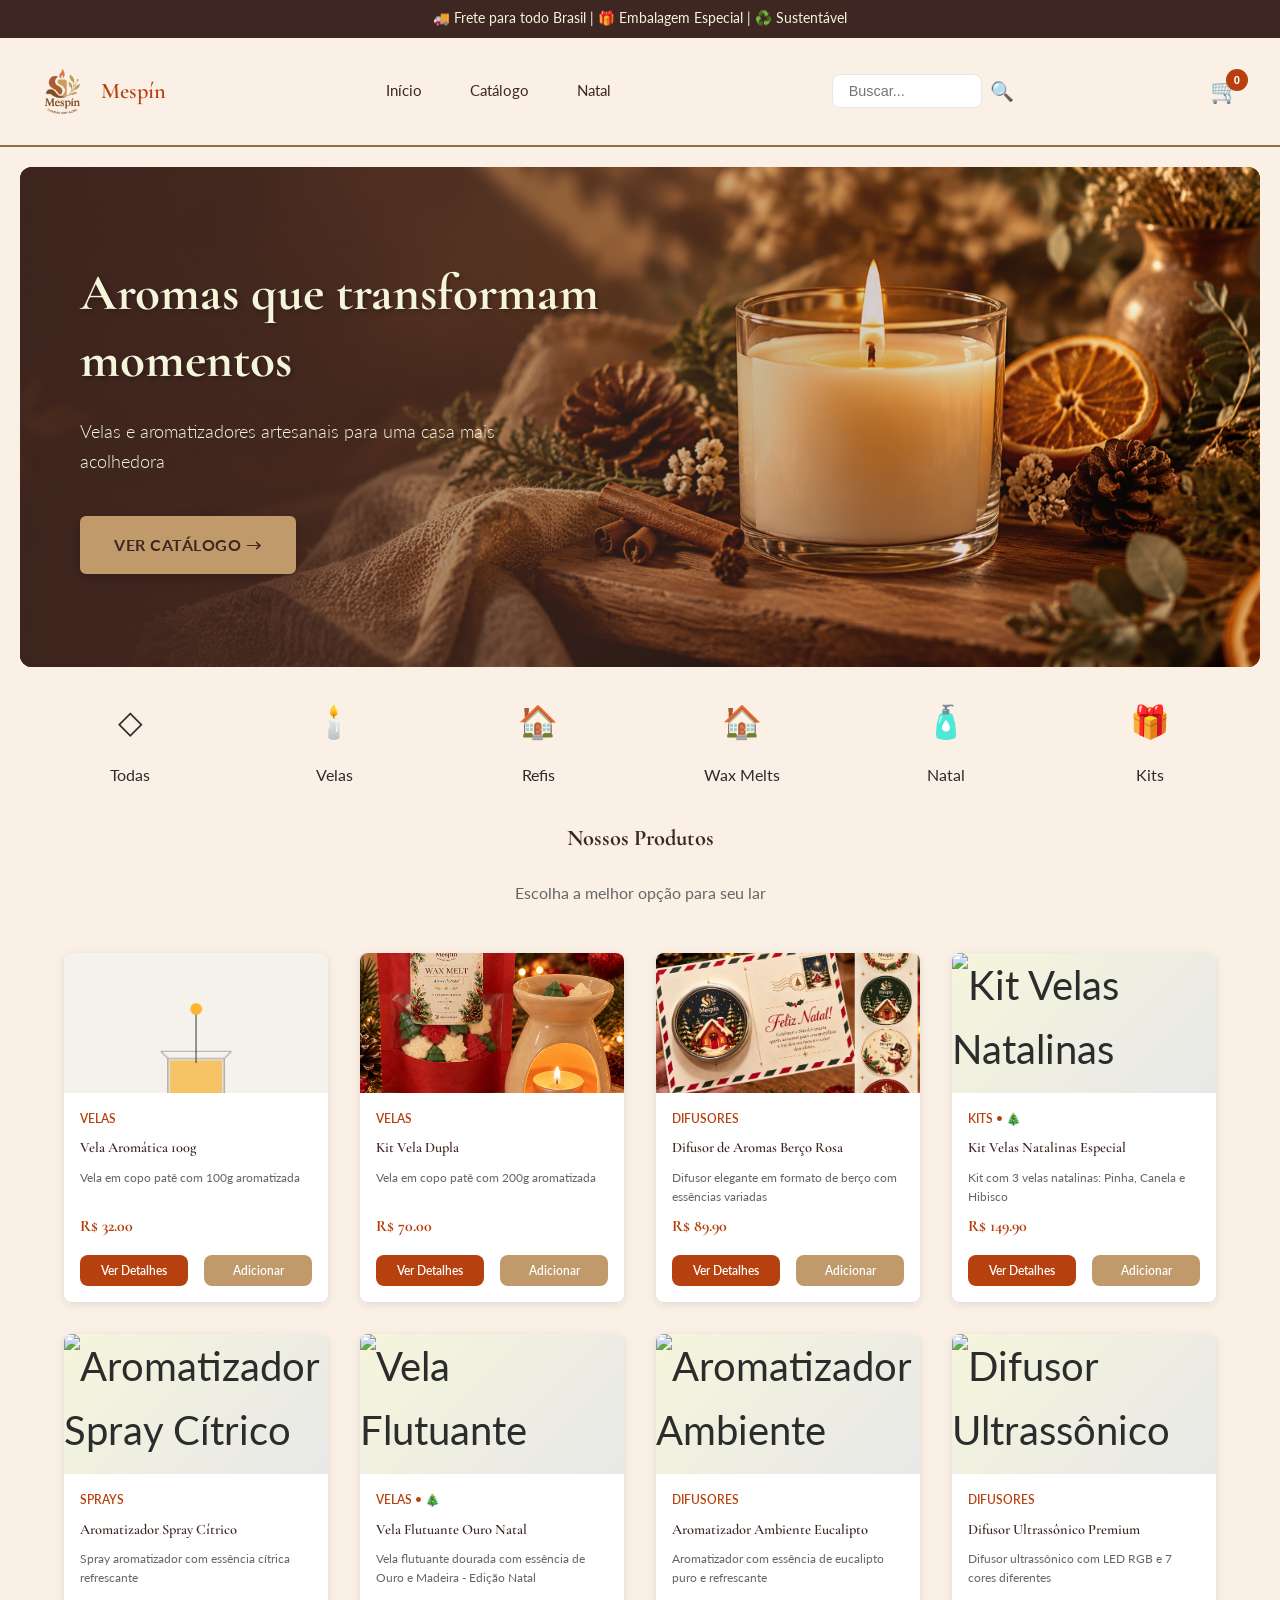
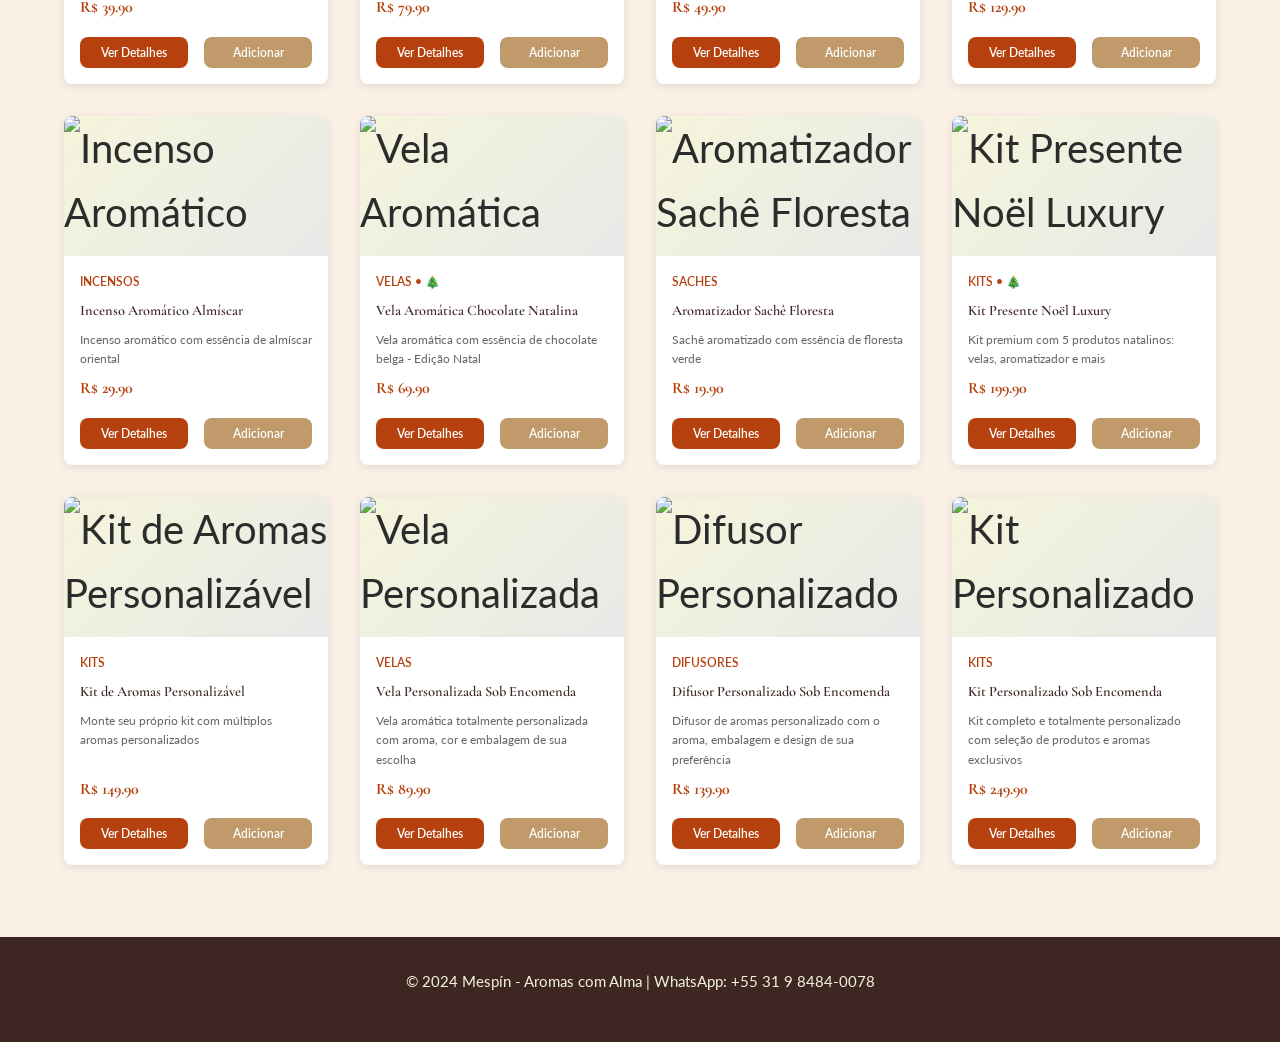
==== commit 8d6d28c3: "Otimizações" ====
--- a/public/index.html
+++ b/public/index.html
@@ -7,6 +7,7 @@
     <link href="https://fonts.googleapis.com/css2?family=Cormorant+Garamond:wght@400;600;700&family=Lato:wght@300;400;500;700&display=swap" rel="stylesheet">
     <link rel="stylesheet" href="style.css">
     <script src="base-url.js"></script>
+    <script src="namespace.js"></script>
 </head>
 <body>
     <!-- TOP BAR -->
@@ -181,18 +182,26 @@
     <div id="toast" class="toast"></div>
 
     <!-- SCRIPTS -->
-    <script src="config.js"></script>
+    <!-- 1. Namespace e configuração global -->
+    <script src="namespace.js"></script>
+    
+    <!-- 2. Dados da aplicação -->
     <script src="categories.js"></script>
     <script src="products-data.js"></script>
-    <script src="app-state.js"></script>
     <script src="aromas.js"></script>
+    
+    <!-- 3. DOM e persistência -->
+    <script src="dom.js"></script>
     <script src="persistence.js"></script>
-    <script src="dom.js"></script>
+    <script src="utils.js"></script>
+    
+    <!-- 4. Lógica principal -->
     <script src="products.js"></script>
-    <script src="utils.js"></script>
     <script src="modal.js"></script>
     <script src="cart.js"></script>
     <script src="checkout.js"></script>
-    <script src="main.js"></script>
+    
+    <!-- 5. Inicialização -->
+    <script src="init.js"></script>
 </body>
 </html>
--- a/public/style.css
+++ b/public/style.css
@@ -93,6 +93,8 @@
    ============================================ */
 
 header {
+  position: relative;
+  z-index: 1001;
   background-color: var(--cor-bege-intenso);
   border-bottom: 2px solid var(--cor-marrom-quente);
   padding: var(--sp-md) var(--sp-lg);
@@ -911,7 +913,7 @@
    MODAL PRODUTO - LAYOUT COMPACTO (2 COLUNAS)
    ============================================ */
 
-.modal-produto-compacto {
+.modal.active.modal-produto-compacto {
   width: 90vw;
   max-width: 900px;
   max-height: calc(100dvh - 32px);
@@ -1181,7 +1183,7 @@
 
 /* Responsividade - Mobile */
 @media (max-width: 768px) {
-  .modal-produto-compacto {
+  .modal.active.modal-produto-compacto {
     width: 95vw;
     max-width: 100%;
     max-height: calc(100dvh - 16px);
@@ -1229,7 +1231,7 @@
 }
 
 @media (max-width: 480px) {
-  .modal-produto-compacto {
+  .modal.active.modal-produto-compacto {
     width: 100%;
     border-radius: 0;
     max-height: 100dvh;
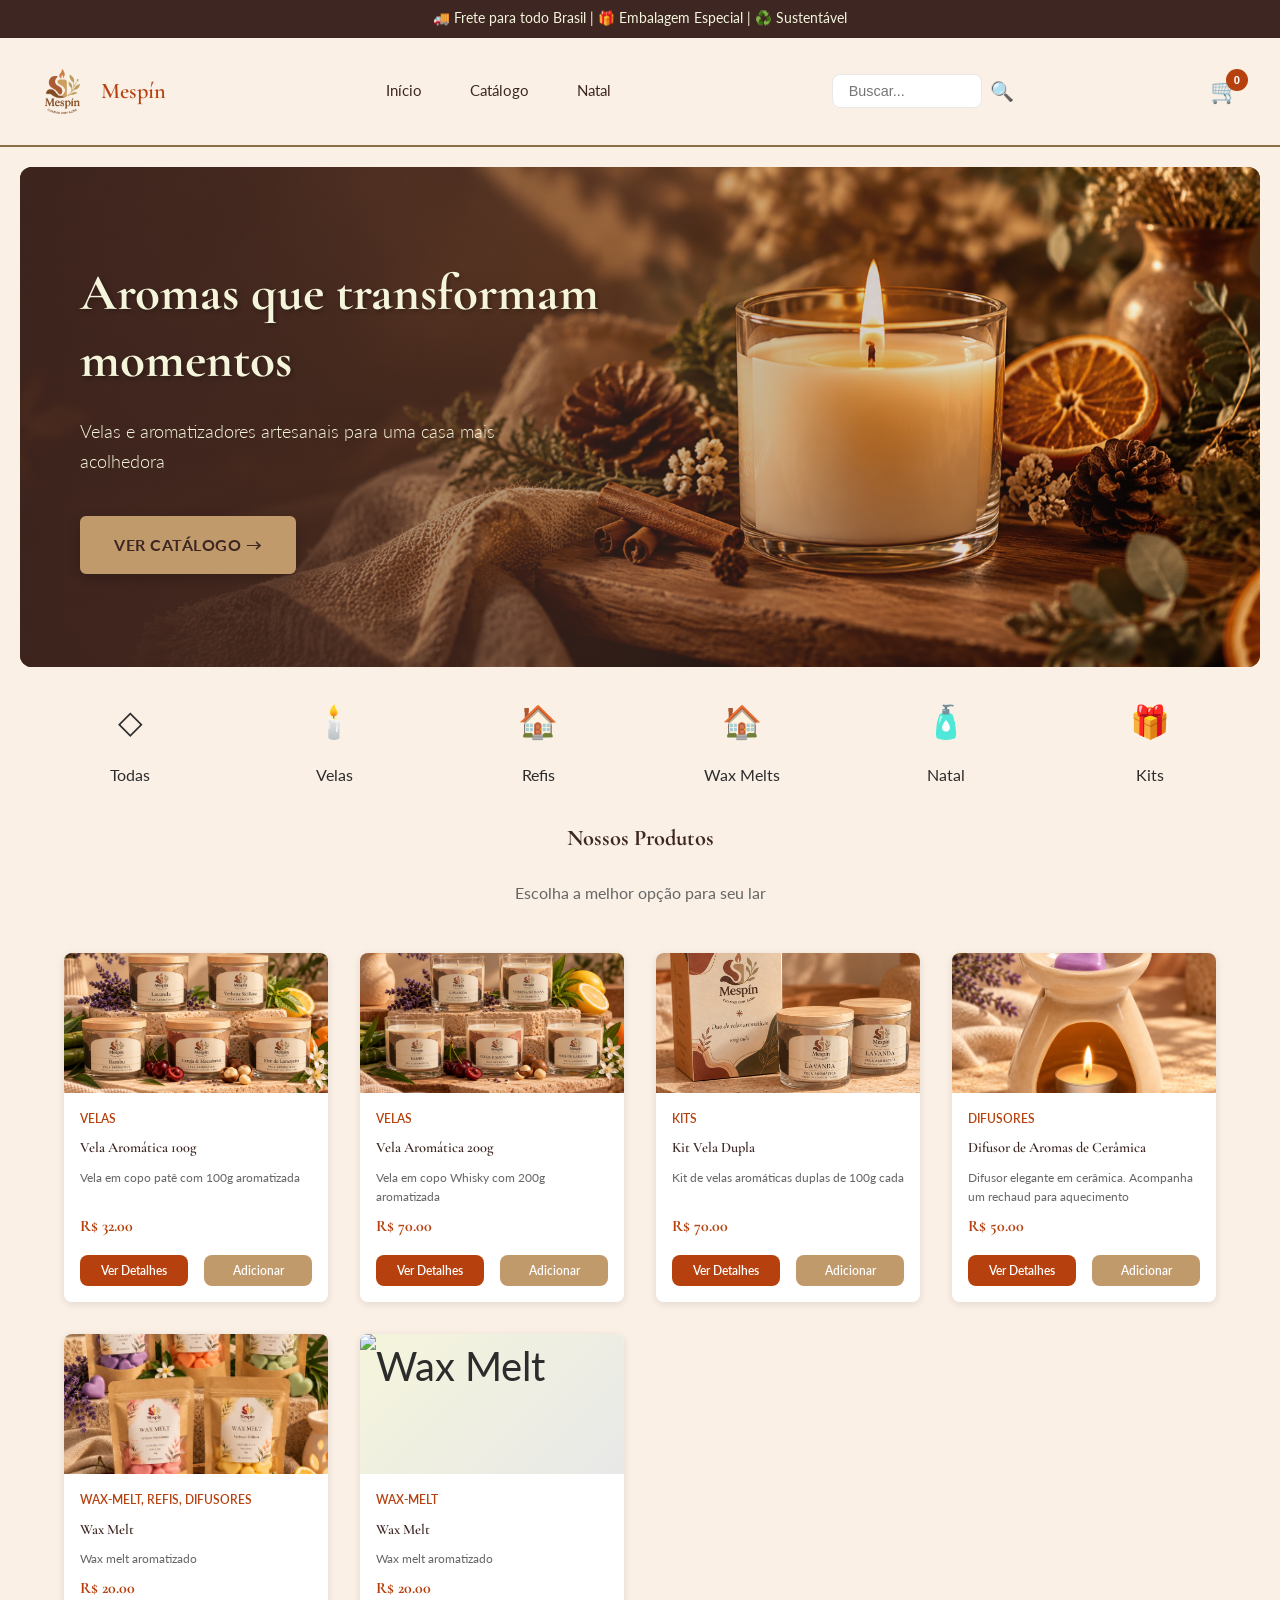
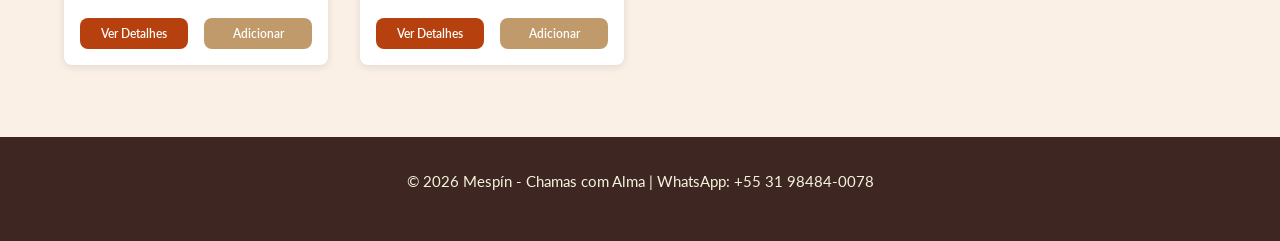
==== commit 84902d4d: "|Ajustes pagina principal" ====
--- a/public/index.html
+++ b/public/index.html
@@ -3,7 +3,7 @@
 <head>
     <meta charset="UTF-8">
     <meta name="viewport" content="width=device-width, initial-scale=1.0">
-    <title>Mespín - Aromas e Velas Artesanais</title>
+    <title>Mespín - Velas Artesanais</title>
     <link href="https://fonts.googleapis.com/css2?family=Cormorant+Garamond:wght@400;600;700&family=Lato:wght@300;400;500;700&display=swap" rel="stylesheet">
     <link rel="stylesheet" href="style.css">
     <script src="base-url.js"></script>
@@ -66,7 +66,7 @@
 
     <!-- FOOTER -->
     <footer>
-        <p>&copy; 2024 Mespín - Aromas com Alma | WhatsApp: +55 31 9 8484-0078</p>
+        <p>&copy; 2026 Mespín - Chamas com Alma | WhatsApp: +55 31 98484-0078</p>
     </footer>
 
     <!-- MODAL OVERLAY -->
